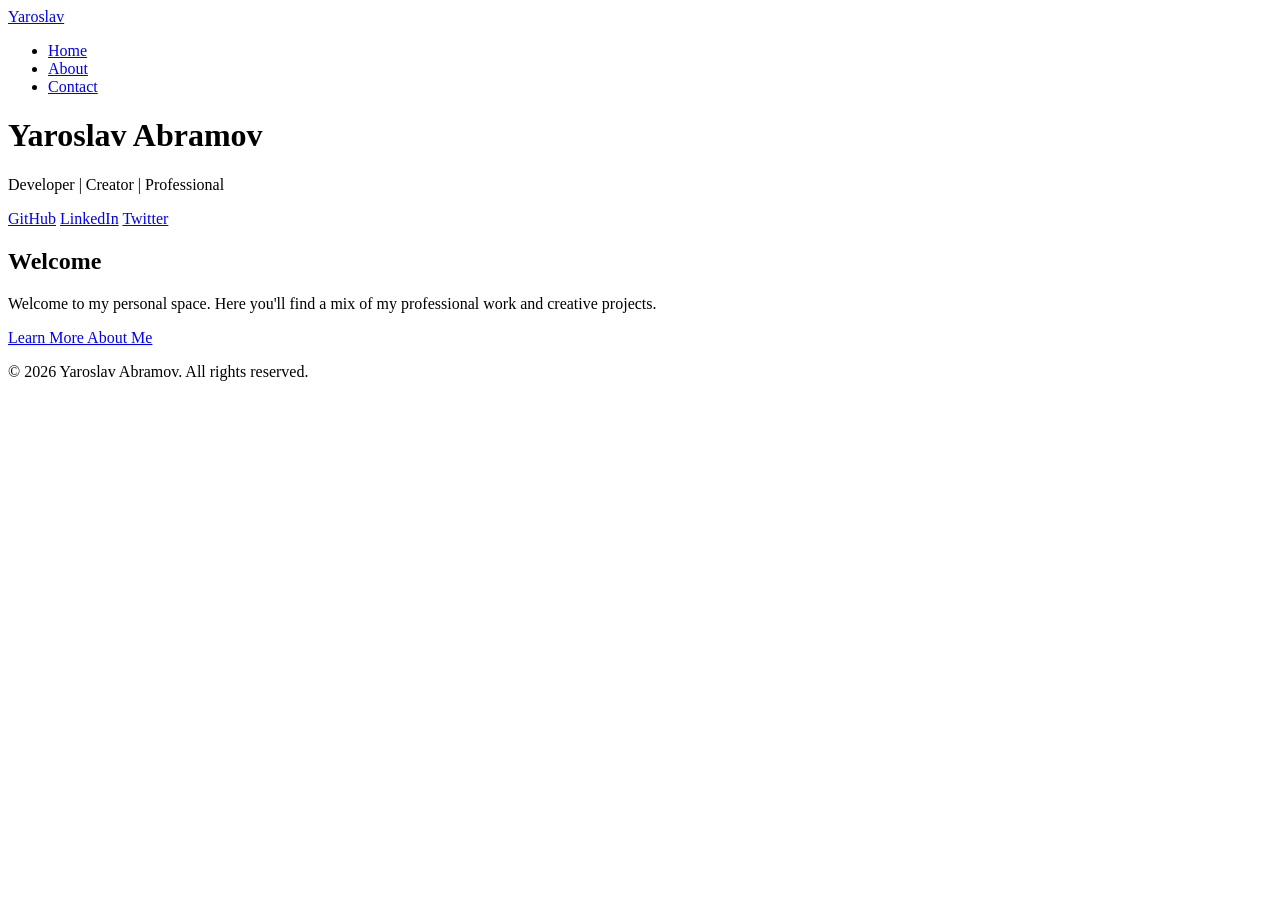
==== index.html @ c0bce47f "Initialize index.html with home page structure" ====
<!DOCTYPE html>
<html lang="en">
<head>
    <meta charset="UTF-8">
    <meta name="viewport" content="width=device-width, initial-scale=1.0">
    <title>Yaroslav Abramov - Personal Website</title>
    <link rel="stylesheet" href="styles.css">
</head>
<body>
    <nav class="navbar">
        <div class="nav-container">
            <a href="index.html" class="logo">Yaroslav</a>
            <ul class="nav-links">
                <li><a href="index.html">Home</a></li>
                <li><a href="about.html">About</a></li>
                <li><a href="contact.html">Contact</a></li>
            </ul>
        </div>
    </nav>

    <header class="hero">
        <div class="hero-content">
            <h1>Yaroslav Abramov</h1>
            <p class="tagline">Developer | Creator | Professional</p>
            <div class="social-links">
                <a href="https://github.com/rossabramov" target="_blank" class="social-link">GitHub</a>
                <a href="https://linkedin.com" target="_blank" class="social-link">LinkedIn</a>
                <a href="https://twitter.com" target="_blank" class="social-link">Twitter</a>
            </div>
        </div>
    </header>

    <main class="container">
        <section class="intro">
            <h2>Welcome</h2>
            <p>Welcome to my personal space. Here you'll find a mix of my professional work and creative projects.</p>
            <p><a href="about.html" class="cta-button">Learn More About Me</a></p>
        </section>
    </main>

    <footer class="footer">
        <p>&copy; 2026 Yaroslav Abramov. All rights reserved.</p>
    </footer>
</body>
</html>
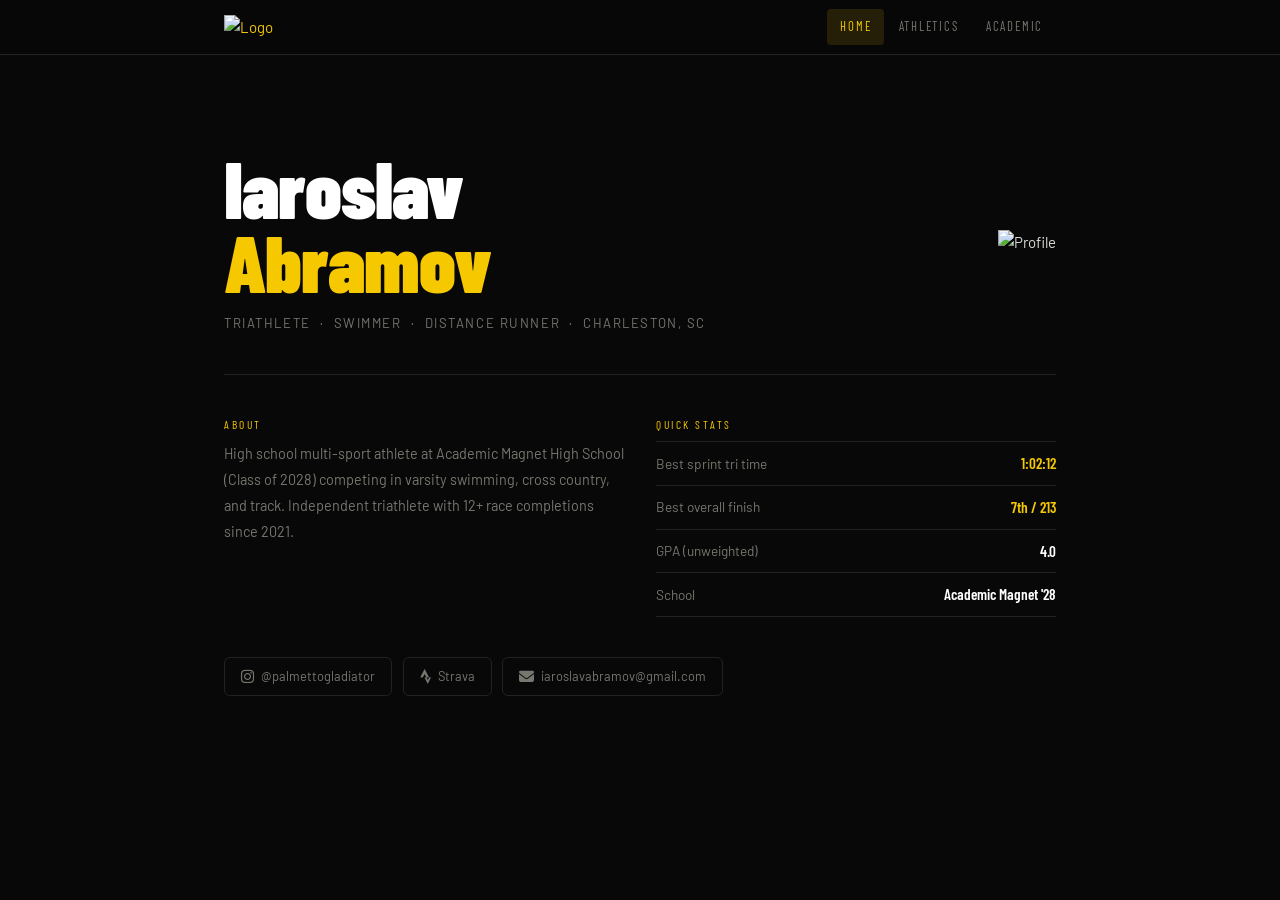
==== commit 666fa854: "Split portfolio code: create main HTML file" ====
--- a/index.html
+++ b/index.html
@@ -1,45 +1,270 @@
 <!DOCTYPE html>
 <html lang="en">
 <head>
-    <meta charset="UTF-8">
-    <meta name="viewport" content="width=device-width, initial-scale=1.0">
-    <title>Yaroslav Abramov - Personal Website</title>
-    <link rel="stylesheet" href="styles.css">
+  <meta charset="UTF-8">
+  <meta name="viewport" content="width=device-width, initial-scale=1.0">
+  <title>Iaroslav Abramov</title>
+  <link rel="preconnect" href="https://fonts.googleapis.com">
+  <link href="https://fonts.googleapis.com/css2?family=Barlow+Condensed:wght@400;600;700;900&family=Barlow:wght@300;400;500&display=swap" rel="stylesheet">
+  <link rel="stylesheet" href="https://cdnjs.cloudflare.com/ajax/libs/font-awesome/6.5.0/css/all.min.css">
+  <link rel="stylesheet" href="styles.css">
 </head>
 <body>
-    <nav class="navbar">
-        <div class="nav-container">
-            <a href="index.html" class="logo">Yaroslav</a>
-            <ul class="nav-links">
-                <li><a href="index.html">Home</a></li>
-                <li><a href="about.html">About</a></li>
-                <li><a href="contact.html">Contact</a></li>
-            </ul>
-        </div>
-    </nav>
-
-    <header class="hero">
-        <div class="hero-content">
-            <h1>Yaroslav Abramov</h1>
-            <p class="tagline">Developer | Creator | Professional</p>
-            <div class="social-links">
-                <a href="https://github.com/rossabramov" target="_blank" class="social-link">GitHub</a>
-                <a href="https://linkedin.com" target="_blank" class="social-link">LinkedIn</a>
-                <a href="https://twitter.com" target="_blank" class="social-link">Twitter</a>
-            </div>
-        </div>
-    </header>
-
-    <main class="container">
-        <section class="intro">
-            <h2>Welcome</h2>
-            <p>Welcome to my personal space. Here you'll find a mix of my professional work and creative projects.</p>
-            <p><a href="about.html" class="cta-button">Learn More About Me</a></p>
-        </section>
-    </main>
-
-    <footer class="footer">
-        <p>&copy; 2026 Yaroslav Abramov. All rights reserved.</p>
-    </footer>
+
+<nav>
+  <div class="nav-inner">
+    <a class="nav-logo" href="#" onclick="showPage('home'); return false;"><img src="[data-uri][...]" alt="Logo"></a>
+    <div class="nav-links">
+      <a class="nav-link active" id="nav-home" href="#" onclick="showPage('home'); return false;">Home</a>
+      <a class="nav-link" id="nav-athletics" href="#" onclick="showPage('athletics'); return false;">Athletics</a>
+      <a class="nav-link" id="nav-academic" href="#" onclick="showPage('academic'); return false;">Academic</a>
+    </div>
+  </div>
+</nav>
+
+<!-- HOME -->
+<div class="page active" id="page-home">
+<div class="wrap">
+  <div class="hero">
+    <div>
+      <div class="hero-name">Iaroslav<br><span class="accent">Abramov</span></div>
+      <div class="hero-tagline">Triathlete &nbsp;&middot;&nbsp; Swimmer &nbsp;&middot;&nbsp; Distance Runner &nbsp;&middot;&nbsp; Charleston, SC</div>
+    </div>
+    <div style="flex-shrink:0"><img src="[data-uri][...]" alt="Profile"></div>
+  </div>
+
+  <div style="display:grid;grid-template-columns:1fr 1fr;gap:2rem;margin:2.5rem 0;align-items:start">
+    <div>
+      <div class="label">About</div>
+      <p style="color:var(--muted);font-size:.9rem;line-height:1.8">High school multi-sport athlete at Academic Magnet High School (Class of 2028) competing in varsity swimming, cross country, and track. Independent triathlete with 12+ race completions since 2021.</p>
+    </div>
+    <div>
+      <div class="label">Quick stats</div>
+      <div class="qs-row">
+        <div class="qs-item"><span class="k">Best sprint tri time</span><span class="v gold">1:02:12</span></div>
+        <div class="qs-item"><span class="k">Best overall finish</span><span class="v gold">7th / 213</span></div>
+        <div class="qs-item"><span class="k">GPA (unweighted)</span><span class="v">4.0</span></div>
+        <div class="qs-item"><span class="k">School</span><span class="v">Academic Magnet '28</span></div>
+      </div>
+    </div>
+  </div>
+
+  <div class="social-bar">
+    <a class="social-btn" href="https://www.instagram.com/palmettogladiator/" target="_blank"><i class="fab fa-instagram"></i>@palmettogladiator</a>
+    <a class="social-btn" href="https://www.strava.com/athletes/97449565" target="_blank"><i class="fab fa-strava"></i>Strava</a>
+    <a class="social-btn" href="mailto:iaroslavabramov@gmail.com"><i class="fas fa-envelope"></i>iaroslavabramov@gmail.com</a>
+  </div>
+</div>
+</div>
+
+<!-- ATHLETICS OVERVIEW -->
+<div class="page" id="page-athletics">
+<div class="wrap">
+  <div class="label">Athletics</div>
+  <div class="title">Compete. Improve. Repeat.</div>
+  <div class="sport-grid">
+    <a class="sport-card" href="#" onclick="showPage('triathlon'); return false;">
+      <div class="sport-icon">&#x1F3CA;&#x200D;&#x2642;&#xFE0F;&thinsp;&#x1F6B4;&thinsp;&#x1F3C3;</div>
+      <div class="sport-name">Triathlon</div>
+      <div class="sport-meta">12 races &nbsp;&middot;&nbsp; Sprint &amp; Olympic &nbsp;&middot;&nbsp; 2021&ndash;2025</div>
+    </a>
+    <a class="sport-card" href="#" onclick="showPage('swim'); return false;">
+      <div class="sport-icon">&#x1F30A;</div>
+      <div class="sport-name">Swimming</div>
+      <div class="sport-meta">Club since 4th grade &nbsp;&middot;&nbsp; Varsity AMHS</div>
+    </a>
+    <a class="sport-card" href="#" onclick="showPage('run'); return false;">
+      <div class="sport-icon">&#x1F3C3;</div>
+      <div class="sport-name">Run</div>
+      <div class="sport-meta">Varsity XC &amp; Track &nbsp;&middot;&nbsp; AMHS</div>
+    </a>
+  </div>
+  <div class="social-bar">
+    <a class="social-btn" href="https://www.instagram.com/palmettogladiator/" target="_blank"><i class="fab fa-instagram"></i>@palmettogladiator</a>
+    <a class="social-btn" href="https://www.strava.com/athletes/97449565" target="_blank"><i class="fab fa-strava"></i>Strava</a>
+    <a class="social-btn" href="mailto:iaroslavabramov@gmail.com"><i class="fas fa-envelope"></i>Get in touch</a>
+  </div>
+</div>
+</div>
+
+<!-- TRIATHLON -->
+<div class="page" id="page-triathlon">
+<div class="wrap">
+  <a class="back-btn" href="#" onclick="showPage('athletics'); return false;"><i class="fas fa-arrow-left"></i>&nbsp; Athletics</a>
+  <div class="label">Triathlon</div>
+  <div class="title">Race Results</div>
+  <div class="stat-row">
+    <div class="stat-pill"><div class="val">1:02</div><div class="lbl">Best sprint</div></div>
+    <div class="stat-pill"><div class="val">7th</div><div class="lbl">Best finish</div></div>
+    <div class="stat-pill"><div class="val">1:44</div><div class="lbl">Olympic dist.</div></div>
+    <div class="stat-pill"><div class="val">1st</div><div class="lbl">CCPRC &rsquo;23</div></div>
+  </div>
+
+  <div class="results-section">
+    <h3>Youth / Early races</h3>
+    <div class="table-wrap">
+    <table class="rt">
+      <thead><tr><th>Race</th><th>Date</th><th>Distance</th><th>Swim</th><th>Bike</th><th>Run</th><th>Total</th><th>Place</th></tr></thead>
+      <tbody>
+        <tr><td>Daniel Island Youth Tri</td><td>Jun 2021</td><td>100m / 5km / 1.5km</td><td>3:35</td><td>18:47</td><td>5:50</td><td>&mdash;</td><td>&mdash;</td></tr>
+        <tr><td>CCPRC Youth Tri</td><td>2022</td><td>200yd / 4mi / 2mi</td><td>3:04</td><td>17:36</td><td>15:33</td><td><a href="#">36:13</a></td><td><a href="#">1st</a></td></tr>
+        <tr><td>CCPRC Youth Tri</td><td>2023</td><td>200yd / 4mi / 2mi</td><td>2:25</td><td>16:38</td><td>15:38</td><td><a href="#">34:41</a></td><td><a href="#">1st</a></td></tr>
+      </tbody>
+    </table>
+    </div>
+  </div>
+
+  <div class="results-section">
+    <h3>Sprint triathlons</h3>
+    <div class="table-wrap">
+    <table class="rt">
+      <thead><tr><th>Race</th><th>Date</th><th>Dist.</th><th>Swim</th><th>T1</th><th>Bike</th><th>T2</th><th>Run</th><th>Total</th><th>Finish</th></tr></thead>
+      <tbody>
+        <tr><td>Charleston Sprint Series 4</td><td>Aug 2023</td><td>600yd/12mi/5K</td><td>8:47</td><td>1:26</td><td>35:31</td><td>0:40</td><td>23:50</td><td><a href="#">1:10:14</a></td><td><a href="#">7th / 98</a></td></tr>
+        <tr><td>Lake Davidson Tri</td><td>Sep 2023</td><td>750m/12.7mi/5K</td><td>12:39</td><td>1:00</td><td>35:39</td><td>0:54</td><td>25:03</td><td><a href="#">1:15:15</a></td><td><a href="#">18th / 213</a></td></tr>
+        <tr><td>Lake Murray Tri</td><td>Apr 2024</td><td>750m/16mi/5K</td><td>13:10</td><td>1:21</td><td>47:11</td><td>0:55</td><td>22:23</td><td><a href="#">1:25:00</a></td><td><a href="#">12th</a></td></tr>
+        <tr><td>Charleston Sprint Series 1</td><td>Jun 2024</td><td>600yd/12mi/5K</td><td>7:44</td><td>1:22</td><td>32:19</td><td>0:45</td><td>22:52</td><td><a href="#">1:05:02</a></td><td><a href="#">5th / 87</a></td></tr>
+        <tr><td>Charleston Sprint Series 2</td><td>Jul 2024</td><td>600yd/12mi/5K</td><td>7:33</td><td>0:52</td><td>32:36</td><td>0:34</td><td>23:20</td><td><a href="#">1:04:55</a></td><td><a href="#">4th / 92</a></td></tr>
+        <tr><td>Lake Murray Tri</td><td>Apr 2025</td><td>750m/16mi/5K</td><td>10:38</td><td>2:09</td><td>46:18</td><td>3:13</td><td>20:53</td><td><a href="#">1:23:21</a></td><td><a href="#">9th</a></td></tr>
+        <tr><td>Charleston Sprint Series 3</td><td>Jul 2025</td><td>600yd/12mi/5K</td><td>7:44</td><td>0:50</td><td>30:58</td><td>0:52</td><td>21:49</td><td><a href="#">1:02:13</a></td><td><a href="#">2nd / 103</a></td></tr>
+        <tr><td>Lake Davidson Tri</td><td>Sep 2025</td><td>Sprint</td><td>10:09</td><td>2:05</td><td>32:18</td><td>1:18</td><td>19:59</td><td><a href="#">1:05:49</a></td><td><a href="#">6th / 118</a></td></tr>
+      </tbody>
+    </table>
+    </div>
+  </div>
+
+  <div class="results-section">
+    <h3>Olympic distance</h3>
+    <div class="table-wrap">
+    <table class="rt">
+      <thead><tr><th>Race</th><th>Date</th><th>Dist.</th><th>Swim</th><th>T1</th><th>Bike</th><th>T2</th><th>Run</th><th>Total</th><th>Finish</th></tr></thead>
+      <tbody>
+        <tr><td>Clemson Tri</td><td>Jun 2025</td><td>1K / 21mi / 6K</td><td>14:18</td><td>1:07</td><td>1:01:04</td><td>0:52</td><td>27:12</td><td><a href="#">1:44:33</a></td><td><a href="#">28th / 178</a></td></tr>
+      </tbody>
+    </table>
+    </div>
+  </div>
+</div>
+</div>
+
+<!-- SWIM -->
+<div class="page" id="page-swim">
+<div class="wrap">
+  <a class="back-btn" href="#" onclick="showPage('athletics'); return false;"><i class="fas fa-arrow-left"></i>&nbsp; Athletics</a>
+  <div class="label">Swimming</div>
+  <div class="title">Pool &amp; Open Water</div>
+  <p style="color:var(--muted);font-size:.9rem;margin-bottom:1.5rem;max-width:600px">Competitive club swimmer since 4th grade, now competing on the Academic Magnet High School varsity team while maintaining personal training for triathlon preparation.</p>
+  <div class="link-bar">
+    <a class="ext-link" href="https://www.swimcloud.com/swimmer/3248161/" target="_blank"><i class="fas fa-external-link-alt" style="font-size:.75rem"></i>&nbsp; SwimCloud profile</a>
+    <a class="ext-link" href="https://sc.milesplit.com/athletes/15685320-iaroslav-abramov/stats" target="_blank"><i class="fas fa-external-link-alt" style="font-size:.75rem"></i>&nbsp; MileSplit</a>
+    <a class="ext-link" href="https://www.strava.com/athletes/97449565" target="_blank"><i class="fab fa-strava" style="font-size:.8rem"></i>&nbsp; Strava</a>
+  </div>
+  <div class="card" style="margin-top:1.5rem">
+    <div class="card-label">Highlights</div>
+    <ul style="list-style:none;display:flex;flex-direction:column;gap:.5rem">
+      <li style="font-size:.88rem;display:flex;gap:.5rem"><span style="color:var(--gold);flex-shrink:0">&mdash;</span>Club swimmer since 4th grade</li>
+      <li style="font-size:.88rem;display:flex;gap:.5rem"><span style="color:var(--gold);flex-shrink:0">&mdash;</span>Varsity Academic Magnet High School swim team</li>
+      <li style="font-size:.88rem;display:flex;gap:.5rem"><span style="color:var(--gold);flex-shrink:0">&mdash;</span>Open-water swim leg in 12+ triathlons</li>
+      <li style="font-size:.88rem;display:flex;gap:.5rem"><span style="color:var(--gold);flex-shrink:0">&mdash;</span>Swim instructor at local swim academy</li>
+      <li style="font-size:.88rem;display:flex;gap:.5rem"><span style="color:var(--gold);flex-shrink:0">&mdash;</span>Full results &amp; best times on SwimCloud &#x2197;</li>
+    </ul>
+  </div>
+</div>
+</div>
+
+<!-- RUN -->
+<div class="page" id="page-run">
+<div class="wrap">
+  <a class="back-btn" href="#" onclick="showPage('athletics'); return false;"><i class="fas fa-arrow-left"></i>&nbsp; Athletics</a>
+  <div class="label">Running</div>
+  <div class="title">Cross Country &amp; Track</div>
+  <p style="color:var(--muted);font-size:.9rem;margin-bottom:1.5rem;max-width:600px">Varsity cross country and track &amp; field athlete at Academic Magnet High School. Also an active member of the MRC Run Club in Charleston.</p>
+  <div class="link-bar">
+    <a class="ext-link" href="https://sc.milesplit.com/athletes/15685320-iaroslav-abramov/stats" target="_blank"><i class="fas fa-external-link-alt" style="font-size:.75rem"></i>&nbsp; MileSplit</a>
+    <a class="ext-link" href="https://www.strava.com/athletes/97449565" target="_blank"><i class="fab fa-strava" style="font-size:.8rem"></i>&nbsp; Strava</a>
+  </div>
+  <div class="card" style="margin-top:1.5rem">
+    <div class="card-label">Highlights</div>
+    <ul style="list-style:none;display:flex;flex-direction:column;gap:.5rem">
+      <li style="font-size:.88rem;display:flex;gap:.5rem"><span style="color:var(--gold);flex-shrink:0">&mdash;</span>Varsity Cross Country, Academic Magnet High School</li>
+      <li style="font-size:.88rem;display:flex;gap:.5rem"><span style="color:var(--gold);flex-shrink:0">&mdash;</span>Varsity Track &amp; Field, Academic Magnet High School</li>
+      <li style="font-size:.88rem;display:flex;gap:.5rem"><span style="color:var(--gold);flex-shrink:0">&mdash;</span>MRC Run Club member</li>
+      <li style="font-size:.88rem;display:flex;gap:.5rem"><span style="color:var(--gold);flex-shrink:0">&mdash;</span>Full race times &amp; rankings on MileSplit &#x2197;</li>
+    </ul>
+  </div>
+</div>
+</div>
+
+<!-- ACADEMIC -->
+<div class="page" id="page-academic">
+<div class="wrap">
+  <div class="label">Academic</div>
+  <div class="title">Brag Sheet</div>
+  <div class="gpa-hero">
+    <div class="gpa-block"><div class="gpa-num">4.0</div><div class="gpa-desc">Unweighted GPA</div></div>
+    <div class="gpa-block"><div class="gpa-num">5.1</div><div class="gpa-desc">Weighted GPA</div></div>
+    <div class="gpa-block"><div class="gpa-num">1340</div><div class="gpa-desc">PSAT Score</div></div>
+  </div>
+  <div class="card" style="margin-bottom:1.5rem">
+    <div class="card-label">School</div>
+    <div style="font-size:.9rem;color:#fff;font-weight:500">Academic Magnet High School</div>
+    <div style="font-size:.82rem;color:var(--muted);margin-top:.3rem">Class of 2028 &nbsp;&middot;&nbsp; North Charleston, SC &nbsp;&middot;&nbsp; One of South Carolina's highest-ranked public schools</div>
+  </div>
+  <div class="brag-grid">
+    <div class="brag-card">
+      <h4>AP Courses</h4>
+      <ul>
+        <li>AP Biology</li>
+        <li>AP World History</li>
+        <li>AP Human Geography</li>
+      </ul>
+    </div>
+    <div class="brag-card">
+      <h4>Honors &amp; Awards</h4>
+      <ul>
+        <li>Principal's List &mdash; 2&times; in high school</li>
+        <li>Mu Alpha Theta participant</li>
+        <li>PSAT 1340</li>
+      </ul>
+    </div>
+    <div class="brag-card">
+      <h4>Clubs &amp; Organizations</h4>
+      <ul>
+        <li>Cancer Outreach Club</li>
+        <li>Mu Alpha Theta (math honors society)</li>
+        <li>MRC Run Club</li>
+      </ul>
+    </div>
+    <div class="brag-card">
+      <h4>Athletics</h4>
+      <ul>
+        <li>Varsity Cross Country, AMHS</li>
+        <li>Varsity Track &amp; Field, AMHS</li>
+        <li>Varsity Swimming, AMHS</li>
+        <li>Independent triathlete (prev. Palmetto Tribe)</li>
+      </ul>
+    </div>
+  </div>
+  <hr class="divider">
+  <div class="brag-grid">
+    <div class="brag-card">
+      <h4>Service</h4>
+      <ul>
+        <li>60+ community service hours</li>
+        <li>Cancer Outreach Club volunteer</li>
+      </ul>
+    </div>
+    <div class="brag-card">
+      <h4>Work Experience</h4>
+      <ul>
+        <li>Swim instructor &mdash; local swim academy</li>
+        <li>2 years Palmetto Tribe Tri Club (now independent)</li>
+      </ul>
+    </div>
+  </div>
+</div>
+</div>
+
+<script src="script.js"></script>
 </body>
-</html>+</html>
--- a/styles.css
+++ b/styles.css
@@ -0,0 +1,539 @@
+*, *::before, *::after {
+  box-sizing: border-box;
+  margin: 0;
+  padding: 0;
+}
+
+:root {
+  --gold: #F5C800;
+  --gold-dim: rgba(245,200,0,.12);
+  --black: #080808;
+  --surface: #111111;
+  --surface2: #181818;
+  --border: #222222;
+  --text: #DDDDD5;
+  --muted: #777770;
+}
+
+html {
+  scroll-behavior: smooth;
+}
+
+body {
+  background: var(--black);
+  color: var(--text);
+  font-family: 'Barlow', sans-serif;
+  font-size: 15px;
+  line-height: 1.65;
+  min-height: 100vh;
+}
+
+a {
+  color: var(--gold);
+  text-decoration: none;
+}
+
+a:hover {
+  text-decoration: underline;
+}
+
+.wrap {
+  max-width: 880px;
+  margin: 0 auto;
+  padding: 0 1.5rem;
+}
+
+/* Navigation */
+nav {
+  position: sticky;
+  top: 0;
+  z-index: 100;
+  background: rgba(8,8,8,.92);
+  backdrop-filter: blur(12px);
+  border-bottom: 1px solid var(--border);
+}
+
+.nav-inner {
+  max-width: 880px;
+  margin: 0 auto;
+  padding: 0 1.5rem;
+  display: flex;
+  align-items: center;
+  justify-content: space-between;
+  height: 54px;
+  gap: 1rem;
+}
+
+.nav-logo {
+  cursor: pointer;
+  display: flex;
+  align-items: center;
+  flex-shrink: 0;
+}
+
+.nav-links {
+  display: flex;
+  gap: .1rem;
+  flex-wrap: wrap;
+}
+
+.nav-link {
+  font-family: 'Barlow Condensed', sans-serif;
+  font-size: .8rem;
+  letter-spacing: .14em;
+  text-transform: uppercase;
+  padding: .45rem .8rem;
+  border-radius: 4px;
+  color: var(--muted);
+  cursor: pointer;
+  text-decoration: none;
+  transition: color .18s, background .18s;
+}
+
+.nav-link:hover,
+.nav-link.active {
+  color: var(--gold);
+  background: var(--gold-dim);
+  text-decoration: none;
+}
+
+/* Pages */
+.page {
+  display: none;
+  padding: 2.5rem 0 4rem;
+}
+
+.page.active {
+  display: block;
+}
+
+/* Hero Section */
+.hero {
+  display: grid;
+  grid-template-columns: 1fr auto;
+  gap: 2rem;
+  align-items: center;
+  padding: 3.5rem 0 2.5rem;
+  border-bottom: 1px solid var(--border);
+}
+
+.hero-name {
+  font-family: 'Barlow Condensed', sans-serif;
+  font-weight: 900;
+  font-size: clamp(3rem, 8vw, 5rem);
+  line-height: .92;
+  letter-spacing: -.01em;
+  color: #fff;
+}
+
+.hero-name .accent {
+  color: var(--gold);
+}
+
+.hero-tagline {
+  font-size: .82rem;
+  color: var(--muted);
+  letter-spacing: .12em;
+  text-transform: uppercase;
+  margin-top: .9rem;
+}
+
+/* Typography */
+.label {
+  font-family: 'Barlow Condensed', sans-serif;
+  font-size: .72rem;
+  letter-spacing: .22em;
+  text-transform: uppercase;
+  color: var(--gold);
+  margin-bottom: .45rem;
+}
+
+.title {
+  font-family: 'Barlow Condensed', sans-serif;
+  font-weight: 700;
+  font-size: 2.1rem;
+  color: #fff;
+  margin-bottom: 1.5rem;
+  line-height: 1.1;
+}
+
+.divider {
+  border: none;
+  border-top: 1px solid var(--border);
+  margin: 2rem 0;
+}
+
+/* Cards */
+.card {
+  background: var(--surface);
+  border: 1px solid var(--border);
+  border-radius: 8px;
+  padding: 1.3rem 1.4rem;
+}
+
+.card-label {
+  font-family: 'Barlow Condensed', sans-serif;
+  font-size: .7rem;
+  letter-spacing: .18em;
+  text-transform: uppercase;
+  color: var(--gold);
+  margin-bottom: .7rem;
+}
+
+/* Sport Grid */
+.sport-grid {
+  display: grid;
+  grid-template-columns: repeat(3, 1fr);
+  gap: 1rem;
+  margin: 2rem 0;
+}
+
+@media (max-width: 600px) {
+  .sport-grid {
+    grid-template-columns: 1fr;
+  }
+}
+
+.sport-card {
+  background: var(--surface);
+  border: 1px solid var(--border);
+  border-radius: 8px;
+  padding: 1.6rem 1.3rem;
+  cursor: pointer;
+  transition: border-color .2s, transform .15s;
+  text-decoration: none;
+  display: block;
+}
+
+.sport-card:hover {
+  border-color: var(--gold);
+  transform: translateY(-3px);
+  text-decoration: none;
+}
+
+.sport-icon {
+  font-size: 1.6rem;
+  margin-bottom: .8rem;
+}
+
+.sport-name {
+  font-family: 'Barlow Condensed', sans-serif;
+  font-weight: 700;
+  font-size: 1.25rem;
+  color: #fff;
+  letter-spacing: .06em;
+  text-transform: uppercase;
+}
+
+.sport-meta {
+  font-size: .78rem;
+  color: var(--muted);
+  margin-top: .35rem;
+}
+
+/* Social Bar */
+.social-bar {
+  display: flex;
+  gap: .65rem;
+  flex-wrap: wrap;
+  margin: 2rem 0;
+}
+
+.social-btn {
+  display: inline-flex;
+  align-items: center;
+  gap: .45rem;
+  padding: .5rem 1rem;
+  border: 1px solid var(--border);
+  border-radius: 6px;
+  font-size: .8rem;
+  color: var(--muted);
+  text-decoration: none;
+  transition: border-color .2s, color .2s;
+  font-family: 'Barlow', sans-serif;
+}
+
+.social-btn:hover {
+  border-color: var(--gold);
+  color: var(--gold);
+  text-decoration: none;
+}
+
+.social-btn i {
+  font-size: 15px;
+}
+
+/* Back Button */
+.back-btn {
+  display: inline-flex;
+  align-items: center;
+  gap: .45rem;
+  font-size: .75rem;
+  color: var(--muted);
+  cursor: pointer;
+  margin-bottom: 1.8rem;
+  letter-spacing: .1em;
+  text-transform: uppercase;
+  font-family: 'Barlow Condensed', sans-serif;
+  text-decoration: none;
+}
+
+.back-btn:hover {
+  color: var(--gold);
+  text-decoration: none;
+}
+
+/* Stats */
+.stat-row {
+  display: flex;
+  gap: .75rem;
+  flex-wrap: wrap;
+  margin: 1.75rem 0;
+}
+
+.stat-pill {
+  background: var(--surface);
+  border: 1px solid var(--border);
+  border-radius: 6px;
+  padding: .8rem 1.2rem;
+  text-align: center;
+  min-width: 90px;
+}
+
+.stat-pill .val {
+  font-family: 'Barlow Condensed', sans-serif;
+  font-size: 1.75rem;
+  font-weight: 700;
+  color: #fff;
+  line-height: 1;
+}
+
+.stat-pill .lbl {
+  font-size: .68rem;
+  color: var(--muted);
+  letter-spacing: .1em;
+  text-transform: uppercase;
+  margin-top: .25rem;
+}
+
+/* Results */
+.results-section {
+  margin: 2.5rem 0;
+}
+
+.results-section h3 {
+  font-family: 'Barlow Condensed', sans-serif;
+  font-size: 1rem;
+  font-weight: 600;
+  color: var(--gold);
+  letter-spacing: .14em;
+  text-transform: uppercase;
+  margin-bottom: .9rem;
+  padding-bottom: .5rem;
+  border-bottom: 1px solid var(--border);
+}
+
+.table-wrap {
+  overflow-x: auto;
+}
+
+table.rt {
+  width: 100%;
+  border-collapse: collapse;
+  font-size: .8rem;
+  white-space: nowrap;
+}
+
+table.rt th {
+  text-align: left;
+  color: var(--muted);
+  font-weight: 400;
+  font-size: .68rem;
+  letter-spacing: .14em;
+  text-transform: uppercase;
+  padding: .55rem .7rem;
+  border-bottom: 1px solid var(--border);
+}
+
+table.rt td {
+  padding: .55rem .7rem;
+  border-bottom: 1px solid rgba(255, 255, 255, .035);
+  vertical-align: middle;
+}
+
+table.rt tr:hover td {
+  background: rgba(245, 200, 0, .035);
+}
+
+table.rt a {
+  color: var(--gold);
+  font-size: .72rem;
+}
+
+.badge {
+  display: inline-block;
+  background: rgba(245, 200, 0, .12);
+  color: var(--gold);
+  font-size: .68rem;
+  padding: .12rem .45rem;
+  border-radius: 3px;
+  font-family: 'Barlow Condensed', sans-serif;
+  letter-spacing: .04em;
+}
+
+.badge.top {
+  background: rgba(245, 200, 0, .26);
+  font-weight: 700;
+}
+
+/* GPA Section */
+.gpa-hero {
+  display: grid;
+  grid-template-columns: repeat(3, 1fr);
+  gap: 1rem;
+  margin: 1.75rem 0;
+}
+
+@media (max-width: 480px) {
+  .gpa-hero {
+    grid-template-columns: 1fr 1fr;
+  }
+}
+
+.gpa-block {
+  background: var(--surface2);
+  border: 1px solid var(--border);
+  border-radius: 8px;
+  padding: 1.5rem;
+  text-align: center;
+}
+
+.gpa-num {
+  font-family: 'Barlow Condensed', sans-serif;
+  font-size: 3rem;
+  font-weight: 900;
+  color: var(--gold);
+  line-height: 1;
+}
+
+.gpa-desc {
+  font-size: .7rem;
+  color: var(--muted);
+  letter-spacing: .1em;
+  text-transform: uppercase;
+  margin-top: .4rem;
+}
+
+/* Brag Grid */
+.brag-grid {
+  display: grid;
+  grid-template-columns: 1fr 1fr;
+  gap: 1rem;
+  margin: 1.5rem 0;
+}
+
+@media (max-width: 560px) {
+  .brag-grid {
+    grid-template-columns: 1fr;
+  }
+}
+
+.brag-card {
+  background: var(--surface);
+  border: 1px solid var(--border);
+  border-radius: 8px;
+  padding: 1.2rem 1.3rem;
+}
+
+.brag-card h4 {
+  font-family: 'Barlow Condensed', sans-serif;
+  font-size: .72rem;
+  letter-spacing: .17em;
+  text-transform: uppercase;
+  color: var(--gold);
+  margin-bottom: .75rem;
+}
+
+.brag-card ul {
+  list-style: none;
+}
+
+.brag-card ul li {
+  font-size: .85rem;
+  color: var(--text);
+  padding: .3rem 0;
+  display: flex;
+  align-items: flex-start;
+  gap: .5rem;
+  border-bottom: 1px solid rgba(255, 255, 255, .04);
+}
+
+.brag-card ul li:last-child {
+  border-bottom: none;
+}
+
+.brag-card ul li::before {
+  content: '4';
+  color: var(--gold);
+  flex-shrink: 0;
+  font-size: .7rem;
+  margin-top: .3rem;
+}
+
+/* External Links */
+.ext-link {
+  display: inline-flex;
+  align-items: center;
+  gap: .45rem;
+  padding: .5rem 1.1rem;
+  border: 1px solid var(--gold);
+  border-radius: 6px;
+  font-size: .78rem;
+  color: var(--gold);
+  text-decoration: none;
+  font-family: 'Barlow Condensed', sans-serif;
+  letter-spacing: .08em;
+  text-transform: uppercase;
+  transition: background .2s;
+}
+
+.ext-link:hover {
+  background: var(--gold-dim);
+  text-decoration: none;
+}
+
+.link-bar {
+  display: flex;
+  gap: .7rem;
+  flex-wrap: wrap;
+  margin: 1.5rem 0;
+}
+
+/* Quick Stats */
+.qs-row {
+  border-top: 1px solid var(--border);
+}
+
+.qs-item {
+  display: flex;
+  justify-content: space-between;
+  align-items: center;
+  padding: .55rem 0;
+  border-bottom: 1px solid var(--border);
+  font-size: .85rem;
+}
+
+.qs-item .k {
+  color: var(--muted);
+}
+
+.qs-item .v {
+  font-family: 'Barlow Condensed', sans-serif;
+  font-weight: 600;
+  font-size: .95rem;
+  color: #fff;
+}
+
+.qs-item .v.gold {
+  color: var(--gold);
+}
